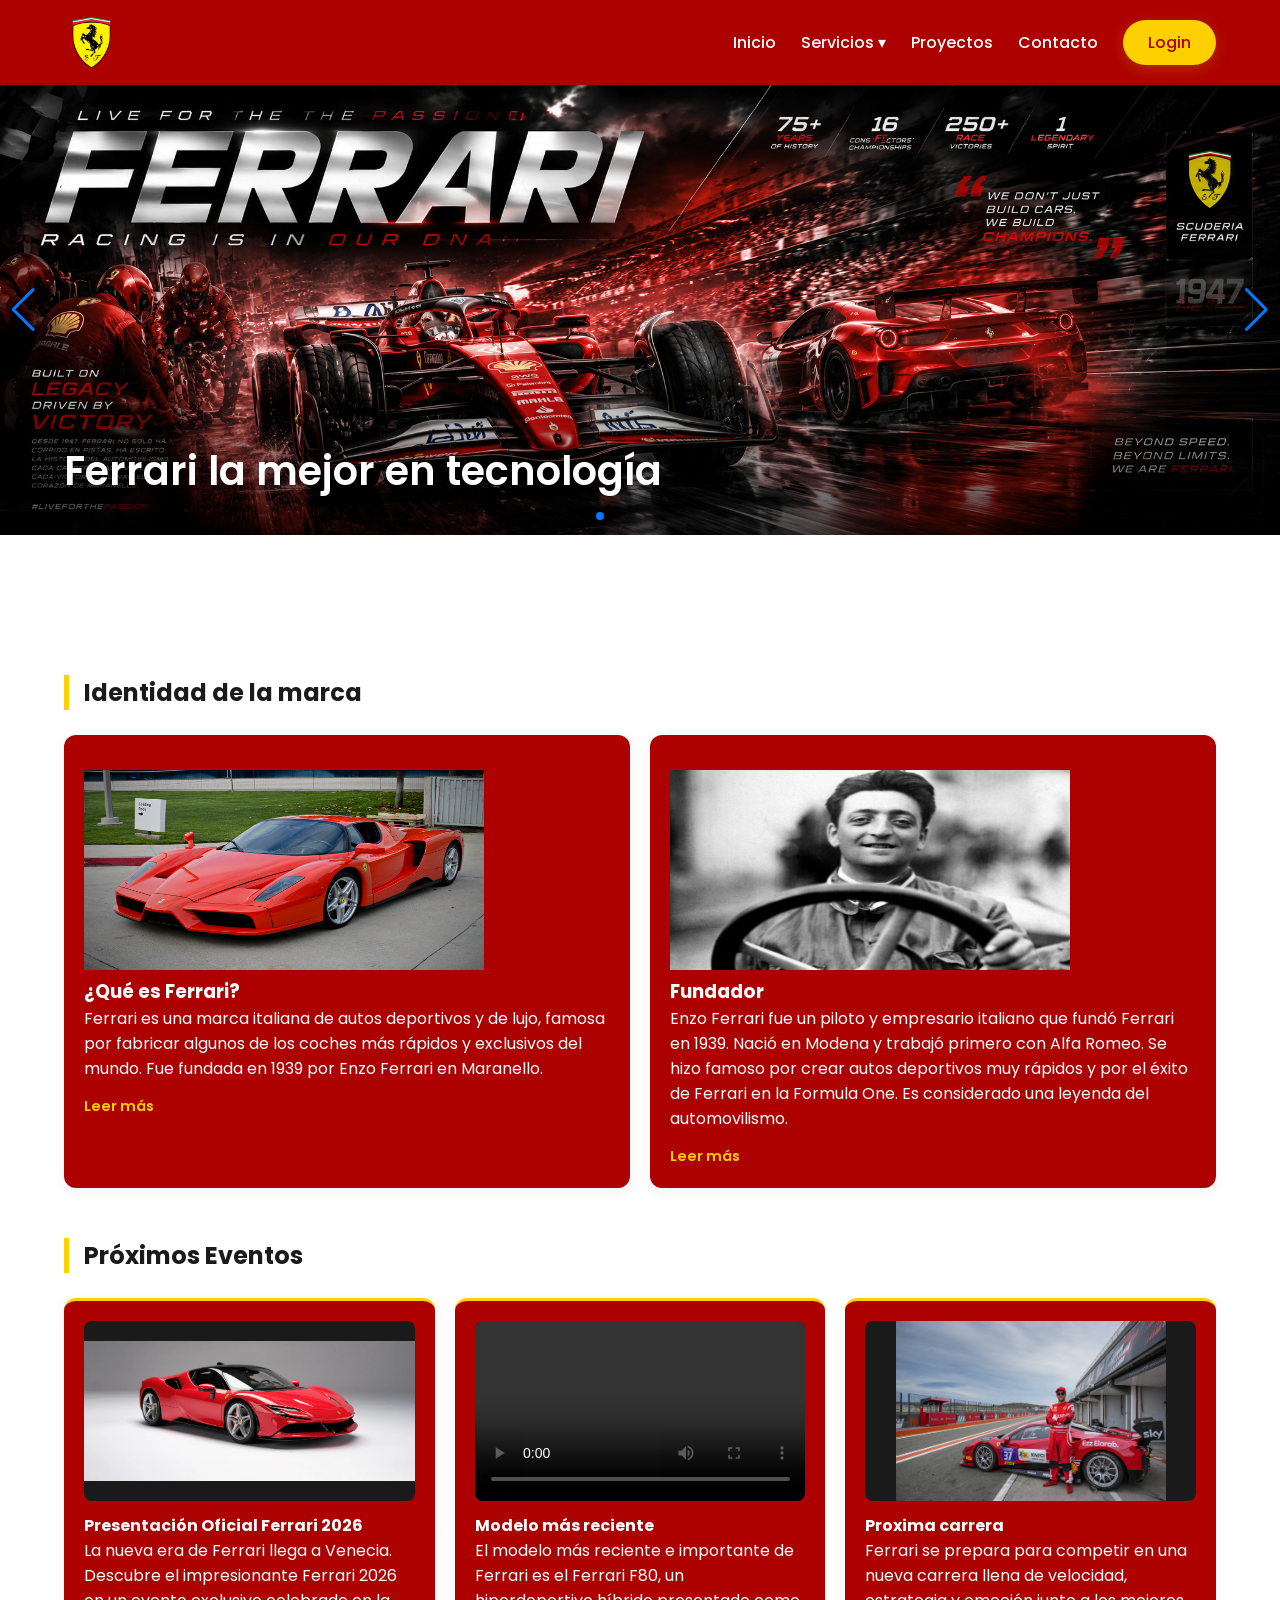
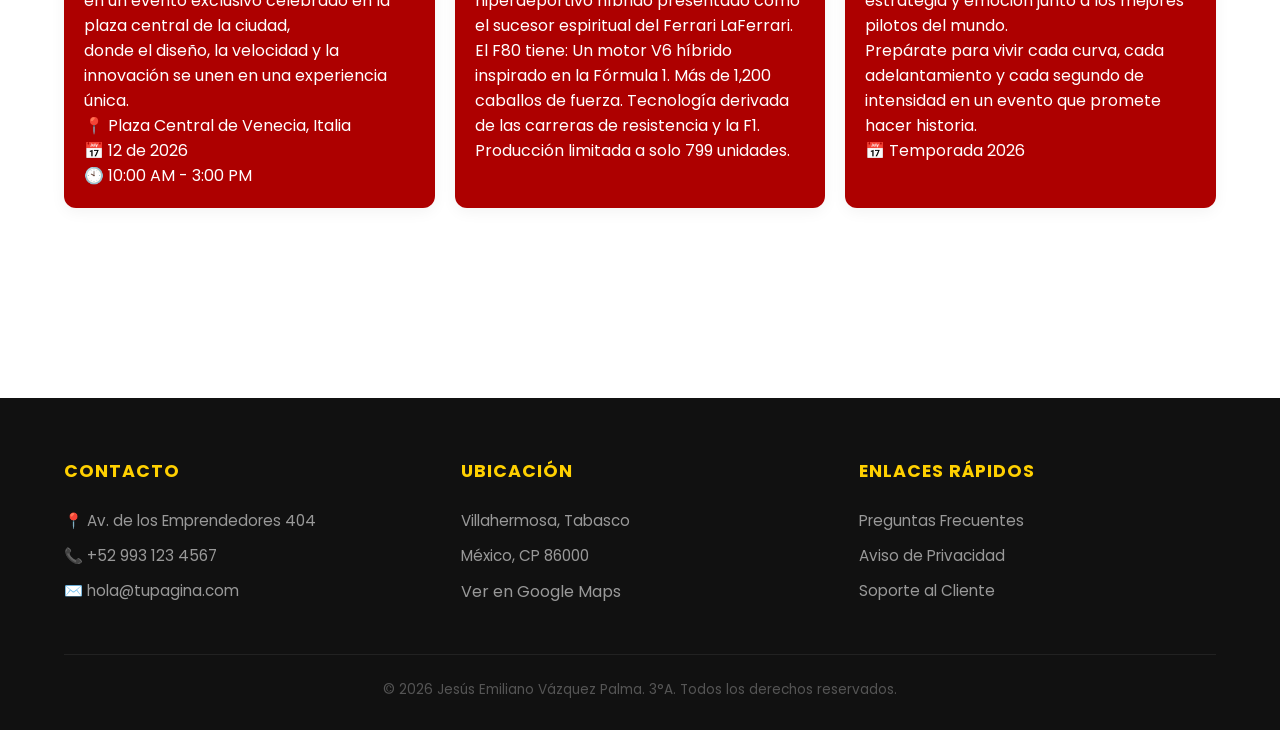
==== index.html @ 9b47c3cd "Add files via upload" ====
<!DOCTYPE html>
<html lang="es">
<head>
    <meta charset="UTF-8">
    <link rel="shortcut icon" href="img/Ferrari.png" type="image/x-icon">
    <link rel="stylesheet" href="estilos_maquetacion.css">
    <meta name="viewport" content="width=device-width, initial-scale=1.0">
    <title>Ferrari</title>
        <!-- Google Fonts -->
    <link href="https://fonts.googleapis.com/css2?family=Poppins:wght@300;400;600&display=swap" rel="stylesheet">
    <link rel='stylesheet' href='https://cdn-uicons.flaticon.com/4.0.0/uicons-solid-rounded/css/uicons-solid-rounded.css'>
    <link rel='stylesheet' href='https://cdn-uicons.flaticon.com/4.0.0/uicons-bold-rounded/css/uicons-bold-rounded.css'>
    <link rel='stylesheet' href='https://cdn-uicons.flaticon.com/4.0.0/uicons-bold-straight/css/uicons-bold-straight.css'>
    <link rel='stylesheet' href='https://cdn-uicons.flaticon.com/4.0.0/uicons-bold-rounded/css/uicons-bold-rounded.css'>
    <link rel="stylesheet" href="https://cdn.jsdelivr.net/npm/swiper@11/swiper-bundle.min.css" />
</head>
<body>

    <header>
        <div class="container">
            <div class="logo">
                <!-- COLOCA TU LOGO AQUÍ -->
                <a href="index.html">
                    <img src="img/Ferrari.png"  alt="Escuderia Ferrari">
                </a>
            </div>

            <nav>
                <ul class="nav-menu">
                    <li><i class="fi fi-sr-home"></i><a href="index.html">Inicio</a>
                    
                    <li class="dropdown">
                        <i class="fi fi-br-customer-care"></i><a href="index.html">Servicios ▾</a>
                        <ul class="dropdown-content">
                            <li><a href="#">Diseño Digital</a></li>
                            <li><a href="#">Páginas Web</a></li>
                            <li><a href="#">Mantenimiento y redes de cómputo</a></li>
                        </ul>
                    </li>
                   

                    <li><i class="fi fi-bs-blueprint"></i><a href="#">Proyectos</a></li>
                    <li><i class="fi fi-br-customer-service"></i><a href="#">Contacto</a></li>
                    <li><a href="login.html" class="btn-login">Login</a></li>
                </ul>
            </nav>
        </div>
    </header>
<!-- Banner Principal -->
<div class="swiper mainBanner">
    <div class="swiper-wrapper">
        
        <!-- Slide 1 -->
        <div class="swiper-slide">
            <a href="https://www.ferrari.com/es-ES" class="banner-link">
                <img src="img/banner1.png" alt="Vanguardia en tecnología">
                <div class="banner-content">
                    <div class="text-box">
                        <h1>Ferrari la mejor en tecnología</h1>
                    </div>
                </div>
            </a>
        </div>

        <!-- Slide 2 -->
        <div class="swiper-slide">
            <a href="https://www.formula1.com/en/teams/ferrari" class="banner-link">
                <img src="img/banner2.png" alt="Velocidad y potencia">
                <div class="banner-content">
                    <div class="text-box">
                        <h1>La maquina más veloz</h1>
                    </div>
                </div>
            </a>
        </div>
        <!-- Slide 3 -->
        <div class="swiper-slide">
            <a href="https://www.elcorteingles.es/entradas/blog/historia-evolucion-ferrari/" class="banner-link">
                <img src="img/banner3.png" alt="Futuro brillante">
                <div class="banner-content">
                    <div class="text-box">
                        <h1>El camino a la gloria</h1>
                    </div>
                </div>
            </a>
        </div>
        <!-- Slide 4 -->
        <div class="swiper-slide">
            <a href="https://gtrentals.es/de-donde-es-la-marca-ferrari/" class="banner-link">
                <img src="img/banner4.png" alt="Oferta 2">
                <div class="banner-content">
                    <div class="text-box">
                        <h1>El camino a la gloria</h1>
                    </div>
                </div>
            </a>
        </div>
        <!-- Slide 5 -->
        <div class="swiper-slide">
            <a href="https://driver1.com/blogs/blog/la-historia-de-ferrari-en-la-formula-1?srsltid=AfmBOooQSg7Q5A5_6Wr3VtgGo3oXdpbgjOAlJWbsPFGUdIXSAwm9mcAa" class="banner-link">
                <img src="img/banner5.png" alt="Oferta 2">
                <div class="banner-content">
                    <div class="text-box">
                        <h1>El camino a la gloria</h1>
                    </div>
                </div>
            </a>
        </div>
        <!-- Slide 6 -->
        <div class="swiper-slide">
            <a href="https://historia.nationalgeographic.com.es/a/verdadera-historia-enzo-ferrari-su-pasion-por-coches_19122" class="banner-link">
                <img src="img/banner6.png" alt="Oferta 2">
                <div class="banner-content">
                    <div class="text-box">
                        <h1>El camino a la gloria</h1>
                    </div>
                </div>
            </a>
        </div>
    </div>

    <!-- Controles -->
    <div class="swiper-button-next"></div>
    <div class="swiper-button-prev"></div>
    <div class="swiper-pagination"></div>
</div>

    <main class="container" style="padding: 100px 0;">
        <!-- SECCIÓN DE NOTICIAS Y EVENTOS -->
        <section class="seccion-info">
            
            <!-- FILA DE 2 CUADROS (Noticias Destacadas) -->
            <h2 class="titulo-seccion">Identidad de la marca</h2>
            <div class="contenedor-dos">
                <div class="cuadro cuadro-grande">
                    <div class="imagen-placeholder"></div><img src="img/identidad.jpg" width="400" height="200">
                    <h3>¿Qué es Ferrari?</h3>
                    <p>Ferrari es una marca italiana de autos deportivos y de lujo, famosa por fabricar algunos de los coches más rápidos y exclusivos del mundo. Fue fundada en 1939 por Enzo Ferrari en Maranello.</p>
                    <a href="#" class="leer-mas">Leer más</a>
                </div>
                <div class="cuadro cuadro-grande">
                    <div class="imagen-placeholder"></div><img src="img/fundador.jpg" width="400" height="200">
                    <h3>Fundador</h3>
                    <p>Enzo Ferrari fue un piloto y empresario italiano que fundó Ferrari en 1939. Nació en Modena y trabajó primero con Alfa Romeo.

Se hizo famoso por crear autos deportivos muy rápidos y por el éxito de Ferrari en la Formula One. Es considerado una leyenda del automovilismo.</p>
                    
                    <a href="#" class="leer-mas">Leer más</a>
                </div>
            </div>

            <!-- FILA DE 3 CUADROS (Eventos o Info Rápida) -->
            <h2 class="titulo-seccion">Próximos Eventos</h2>
            <div class="contenedor-tres">
    <!-- Cuadro con Imagen -->
    <div class="cuadro cuadro-pequeno">
        <div class="media-container">
            <img src="img/Auto.webp">
        </div>
        <h4>Presentación Oficial Ferrari 2026</h4>
        <p>La nueva era de Ferrari llega a Venecia.</p>
        <p>Descubre el impresionante Ferrari 2026 en un evento exclusivo celebrado en la plaza central de la ciudad,</p>
        <p>donde el diseño, la velocidad y la innovación se unen en una experiencia única.</p>
        <p>📍 Plaza Central de Venecia, Italia</p>
        <p>📅 12 de 2026</p>
        <p>🕙 10:00 AM - 3:00 PM</p>
    </div>

    <!-- Cuadro con Video -->
    <div class="cuadro cuadro-pequeno">
        <div class="media-container">
            <video controls>
                <source src="vid/Auto.mp4" type="video/mp4">
            </video>
        </div>
        <h4>Modelo más reciente</h4>
        <p>El modelo más reciente e importante de Ferrari es el Ferrari F80, un hiperdeportivo híbrido presentado como el sucesor espiritual del Ferrari LaFerrari.</p>
        <p>El F80 tiene:

Un motor V6 híbrido inspirado en la Fórmula 1.
Más de 1,200 caballos de fuerza.
Tecnología derivada de las carreras de resistencia y la F1.
Producción limitada a solo 799 unidades.</p>
    </div>

    <!-- Cuadro con Info Rápida (Solo texto si quieres) -->
    <div class="cuadro cuadro-pequeno">
        <div class="media-container">
            <img src="img/Carrera.jpg" alt="Ferrari 2026">
        </div>
        <h4>Proxima carrera</h4>
        <p>Ferrari se prepara para competir en una nueva carrera llena de velocidad, estrategia y emoción junto a los mejores pilotos del mundo.</p>
        <p>Prepárate para vivir cada curva, cada adelantamiento y cada segundo de intensidad en un evento que promete hacer historia.</p>
        <p>📅 Temporada 2026</p>
    </div>
</div>
</section>
        
    </main>

    <footer>
        <div class="container">
            <div class="footer-grid">
                <div class="footer-col">
                    <h4>Contacto</h4>
                    <p>📍 Av. de los Emprendedores 404</p>
                    <p>📞 +52 993 123 4567</p>
                    <p>✉️ hola@tupagina.com</p>
                </div>
                <div class="footer-col">
                    <h4>Ubicación</h4>
                    <p>Villahermosa, Tabasco</p>
                    <p>México, CP 86000</p>
                    <a href="#">Ver en Google Maps</a>
                </div>
                <div class="footer-col">
                    <h4>Enlaces Rápidos</h4>
                    <ul>
                        <li><a href="#">Preguntas Frecuentes</a></li>
                        <li><a href="#">Aviso de Privacidad</a></li>
                        <li><a href="#">Soporte al Cliente</a></li>
                    </ul>
                </div>
            </div>
            <div class="footer-bottom">
                &copy; 2026 Jesús Emiliano Vázquez Palma. 3°A. Todos los derechos reservados.
            </div>
        </div>
    </footer>

<script src="https://cdn.jsdelivr.net/npm/swiper@11/swiper-bundle.min.js"></script>
<script src="banner/banner.js"></script>
</body>
</html>
---- estilos_maquetacion.css ----
/* --- 1. VARIABLES --- */
:root {
    --color-primario: #ffd000; /* Color principal (azul) */
    --color-oscuro: #1a1a1a; /* Color oscuro para textos fuertes */
    --color-texto: #ffffff; /* Color general del texto */
    --blanco: #ad0000; /* Color blanco */
    --sombra: 0 10px 30px rgba(165, 34, 34, 0.322); /* Sombra suave */
    --transicion: all 0.4s cubic-bezier(0.165, 0.84, 0.44, 1); /* Animación suave */
}

/* Reset básico para quitar márgenes por defecto */
* {
    margin: 0;
    padding: 0;
    box-sizing: border-box; /* Evita que el padding rompa tamaños */
}

/* Configuración general del body */
body {
    font-family: 'Poppins', sans-serif; /* Fuente */
    background-color: #ffffff; /* Fondo claro */
    color: var(--color-texto); /* Color del texto */
    display: flex;
    flex-direction: column;
    min-height: 100vh; /* Para que el footer quede abajo */
}

/* Contenedor centrado */
.container {
    width: 90%;
    max-width: 1200px; /* Ancho máximo */
    margin: 0 auto; /* Centrar */
}

/* --- 2. HEADER Y LOGO --- */
header {
    background: var(--blanco); /* Fondo blanco */
    padding: 15px 0;
    box-shadow: 0 2px 15px rgba(0,0,0,0.05); /* Sombra ligera */
    position: sticky; /* Se queda fijo arriba */
    top: 0;
    z-index: 1000; /* Siempre encima */
}

/* Alinea logo y menú */
header .container {
    display: flex;
    justify-content: space-between;
    align-items: center;
}

/* CONFIGURACIÓN DEL LOGO */
.logo img {
    height: 55px; /* Tamaño del logo */
    width: auto;
    display: block;
}

/* --- 3. NAVEGACIÓN Y MENÚ --- */
.nav-menu {
    display: flex; /* Menú en fila */
    list-style: none; /* Quita viñetas */
    align-items: center;
}

/* Separación entre opciones */
.nav-menu > li {
    margin-left: 25px;
    position: relative; /* Necesario para submenú */
}

/* Estilo de enlaces */
.nav-menu a {
    text-decoration: none;
    color: var(--color-oscuro);
    font-weight: 500;
    padding: 10px 0;
    transition: var(--transicion);
    display: block;

    /* Permite alinear iconos con texto */
    display: inline-flex; 
    align-items: center; 
    gap: 8px; 
    text-decoration: none; 
    color: inherit;
}

/* Línea animada debajo del menú */
.nav-menu > li > a::after {
    content: '';
    position: absolute;
    width: 0; /* Empieza invisible */
    height: 2px;
    bottom: 0;
    left: 0;
    background-color: var(--color-primario);
    transition: var(--transicion);
}

/* Cuando pasas el mouse aparece la línea */
.nav-menu > li:hover > a::after {
    width: 100%;
}

/* Cambio de color al pasar el mouse */
.nav-menu a:hover {
    color: var(--color-primario);
}

/* --- 4. SUBMENÚ DESPLEGABLE --- */
.dropdown-content {
    position: absolute;
    top: 120%; /* Debajo del menú */
    left: -20px;
    background: var(--blanco);
    min-width: 220px;
    padding: 15px 0;
    list-style: none;
    border-radius: 12px; /* Bordes redondeados */
    box-shadow: var(--sombra);

    /* Oculto por defecto */
    opacity: 0;
    visibility: hidden;
    transform: translateY(20px); /* Baja un poco */
    transition: var(--transicion);
}

/* Mostrar el submenú al pasar el mouse */
.dropdown:hover .dropdown-content {
    opacity: 1;
    visibility: visible;
    transform: translateY(0);
}

/* Estilo de opciones del submenú */
.dropdown-content li a {
    padding: 12px 25px;
    font-size: 0.9rem;
    color: var(--color-texto);
    font-weight: 400;
}

/* Hover en submenú */
.dropdown-content li a:hover {
    background-color: #f8faff;
    color: var(--color-primario);
    padding-left: 30px; /* Se mueve a la derecha */
}

/* Botón Login resaltado */
.btn-login {
    background-color: var(--color-primario);
    color: var(--blanco) !important;
    padding: 10px 25px !important;
    border-radius: 50px; /* Forma redonda */
    box-shadow: 0 4px 15px rgba(199, 152, 0, 0.3);
}

/* Efecto hover del botón */
.btn-login:hover {
    transform: translateY(-2px); /* Se levanta */
    box-shadow: 0 6px 20px rgba(199, 152, 0, 0.3);
}

/* --- 5. RESPONSIVE --- */
@media (max-width: 850px) {

    /* Header en columna */
    header .container {
        flex-direction: column;
        gap: 20px;
    }

    /* Menú se adapta */
    .nav-menu {
        flex-wrap: wrap;
        justify-content: center;
    }

    .nav-menu li {
        margin: 5px 15px;
    }

    /* Submenú en móvil */
    .dropdown-content {
        position: static; /* Ya no flotante */
        box-shadow: none;
        opacity: 1;
        visibility: visible;
        transform: none;
        display: none; /* Oculto */
        background: #f1f1f1;
    }

    /* Mostrar al hacer hover */
    .dropdown:hover .dropdown-content {
        display: block;
    }
}

/* --- 6. FOOTER 3 COLUMNAS --- */
footer {
    background: #111;
    color: #fff;
    padding: 60px 0 30px;
    margin-top: auto; /* Empuja el footer abajo */
}

/* Grid para dividir en columnas */
.footer-grid {
    display: grid;
    grid-template-columns: repeat(auto-fit, minmax(250px, 1fr)); /* Responsive */
    gap: 40px;
    margin-bottom: 40px;
}

/* Títulos del footer */
.footer-col h4 {
    color: var(--color-primario);
    margin-bottom: 25px;
    font-size: 1.1rem;
    text-transform: uppercase;
    letter-spacing: 1px;
}

/* Texto del footer */
.footer-col p, .footer-col li {
    color: #999;
    font-size: 0.95rem;
    margin-bottom: 12px;
}

/* Quita viñetas */
.footer-col ul { 
    list-style: none; 
}

/* Enlaces del footer */
.footer-col a {
    color: #999;
    text-decoration: none;
    transition: var(--transicion);
}

/* Hover enlaces */
.footer-col a:hover {
    color: var(--blanco);
}

/* Parte inferior del footer */
.footer-bottom {
    text-align: center;
    border-top: 1px solid #222;
    padding-top: 25px;
    color: #555;
    font-size: 0.85rem;
}
   /* ESTILOS CSS PARA ESTA SECCIÓN (Agrégalos a tu bloque <style>) */

    .seccion-info {
        padding: 40px 0;
    }

    .titulo-seccion {
        margin-bottom: 25px;
        color: var(--color-oscuro);
        border-left: 5px solid var(--color-primario);
        padding-left: 15px;
    }

    /* Contenedores Flexbox */
    .contenedor-dos, .contenedor-tres {
        display: flex;
        gap: 20px;
        flex-wrap: wrap; /* Para que sea responsivo */
        margin-bottom: 50px;
    }

    /* Estilo base de los cuadros */
    .cuadro {
        background: var(--blanco);
        border-radius: 12px;
        padding: 20px;
        box-shadow: 0 4px 15px rgba(0,0,0,0.05);
        transition: transform 0.3s ease;
    }

    .cuadro:hover {
        transform: translateY(-5px);
    }

    /* Tamaños específicos */
    .cuadro-grande {
        flex: 1 1 calc(50% - 20px); /* 2 cuadros por fila */
        min-width: 300px;
    }

    .cuadro-pequeno {
        flex: 1 1 calc(33.33% - 20px); /* 3 cuadros por fila */
        min-width: 250px;
        border-top: 3px solid var(--color-primario);
        align-items: center;
    }
.imagen-placeholder {
    width: 100%;
    height: auto;       /* Ya no obligamos a que mida 200px */
    overflow: hidden;
    border-radius: 8px;
    margin-bottom: 15px;
}

.imagen-placeholder img {
    width: 100%;        /* Ocupa todo el ancho disponible */
    height: auto;       /* Mantiene su proporción natural */
    display: block;
}
  
    /* Elementos internos 
    .imagen-placeholder {
        background: #eee;
        height: 150px;
        display: flex;
        align-items: center;
        justify-content: center;
        border-radius: 8px;
        margin-bottom: 15px;
        color: #888;
    }*/

    .leer-mas {
        display: inline-block;
        margin-top: 15px;
        color: var(--color-primario);
        text-decoration: none;
        font-weight: 600;
        font-size: 0.9rem;
    }
    /* Contenedor universal para fotos y videos */
.media-container {
    width: 100%;
    height: 180px;         /* Altura fija para que los 3 cuadros estén parejos */
    background-color: #1a1a1a; /* Fondo oscuro para resaltar el contenido */
    display: flex;
    align-items: center;
    justify-content: center;
    border-radius: 8px;
    margin-bottom: 12px;
    overflow: hidden;
}

/* Ajuste para que se vea TODO (Imagen) */
.media-container img {
    max-width: 100%;
    max-height: 100%;
    object-fit: contain;   /* ESTA ES LA CLAVE: No corta nada */
}

/* Ajuste para que se vea TODO (Video) */
.media-container video {
    width: 100%;
    height: 100%;
    object-fit: contain;   /* ESTA ES LA CLAVE: Muestra el video completo */
    outline: none;
}
    /*swiper*/
/* --- ESTILOS DEL BANNER --- */
.mainBanner {
    width: 100%;
    height: 450px; /* Altura ideal tipo e-commerce */
    position: relative;
}

.mainBanner .swiper-slide {
    position: relative;
    overflow: hidden;
}

.mainBanner img {
    width: 100%;
    height: 100%;
    object-fit: cover; /* Ajuste perfecto de la imagen */
    object-position: center;
}

/* Capa de contenido sobre la imagen */
.banner-content {
    position: absolute;
    top: 0;
    left: 0;
    width: 100%;
    height: 100%;
    display: flex;
    align-items: center; /* Centrado vertical */
    padding-left: 10%; /* Alineado a la izquierda como ML */
    background: linear-gradient(to right, rgba(0,0,0,0.4), transparent); /* Degradado para legibilidad */
}

.text-box {
    color: white;
    max-width: 500px;
}

.text-box span {
    font-size: 0.9rem;
    font-weight: 600;
    letter-spacing: 2px;
    color: var(--color-primario);
}

.text-box h1 {
    font-size: 3rem;
    margin: 10px 0 20px;
    line-height: 1.1;
}

.btn-comprar {
    padding: 12px 30px;
    background: var(--color-primario);
    border: none;
    color: white;
    font-weight: 600;
    border-radius: 5px;
    cursor: pointer;
    transition: transform 0.3s;
}

.btn-comprar:hover {
    transform: scale(1.05);
}

/* --- RESPONSIVE --- */
@media (max-width: 768px) {
    .mainBanner { height: 300px; }
    .text-box h1 { font-size: 1.8rem; }
    .banner-content { padding-left: 5%; }
}
/* --- ESTILOS DEL BANNER --- */
.mainBanner {
    width: 100%;
    height: 450px;
    position: relative;
}

/* Hace que todo el slide sea clickable */
.banner-link {
    text-decoration: none;
    display: block;
    width: 100%;
    height: 100%;
    position: relative;
}

.mainBanner .swiper-slide {
    position: relative;
    overflow: hidden;
}

.mainBanner img {
    width: 100%;
    height: 100%;
    object-fit: cover;
    object-position: center;
    transition: transform 0.5s ease; /* Efecto zoom opcional */
}

/* Zoom suave al pasar el mouse por el banner */
.banner-link:hover img {
    transform: scale(1.05);
}

/* Capa de contenido: Alineada ABAJO a la IZQUIERDA */
.banner-content {
    position: absolute;
    top: 0;
    left: 0;
    width: 100%;
    height: 100%;
    display: flex;
    align-items: flex-end; /* Mueve el texto al fondo */
    justify-content: flex-start; /* Mueve el texto a la izquierda */
    padding: 40px 5%; /* Espacio desde los bordes */
    /* Degradado oscuro desde abajo para que el texto blanco se lea perfecto */
    background: linear-gradient(to top, rgba(0,0,0,0.7) 0%, transparent 40%);
    box-sizing: border-box;
}

.text-box {
    color: white;
    max-width: 80%;
}

.text-box h1 {
    font-size: 2.5rem;
    margin: 0;
    line-height: 1.2;
    font-weight: 600;
    /* Sombra de apoyo */
    text-shadow: 2px 2px 10px rgba(0,0,0,0.5);
}

/* --- RESPONSIVE --- */
@media (max-width: 768px) {
    .mainBanner { height: 300px; }
    .text-box h1 { font-size: 1.5rem; }
    .banner-content { padding: 20px 5%; }
}
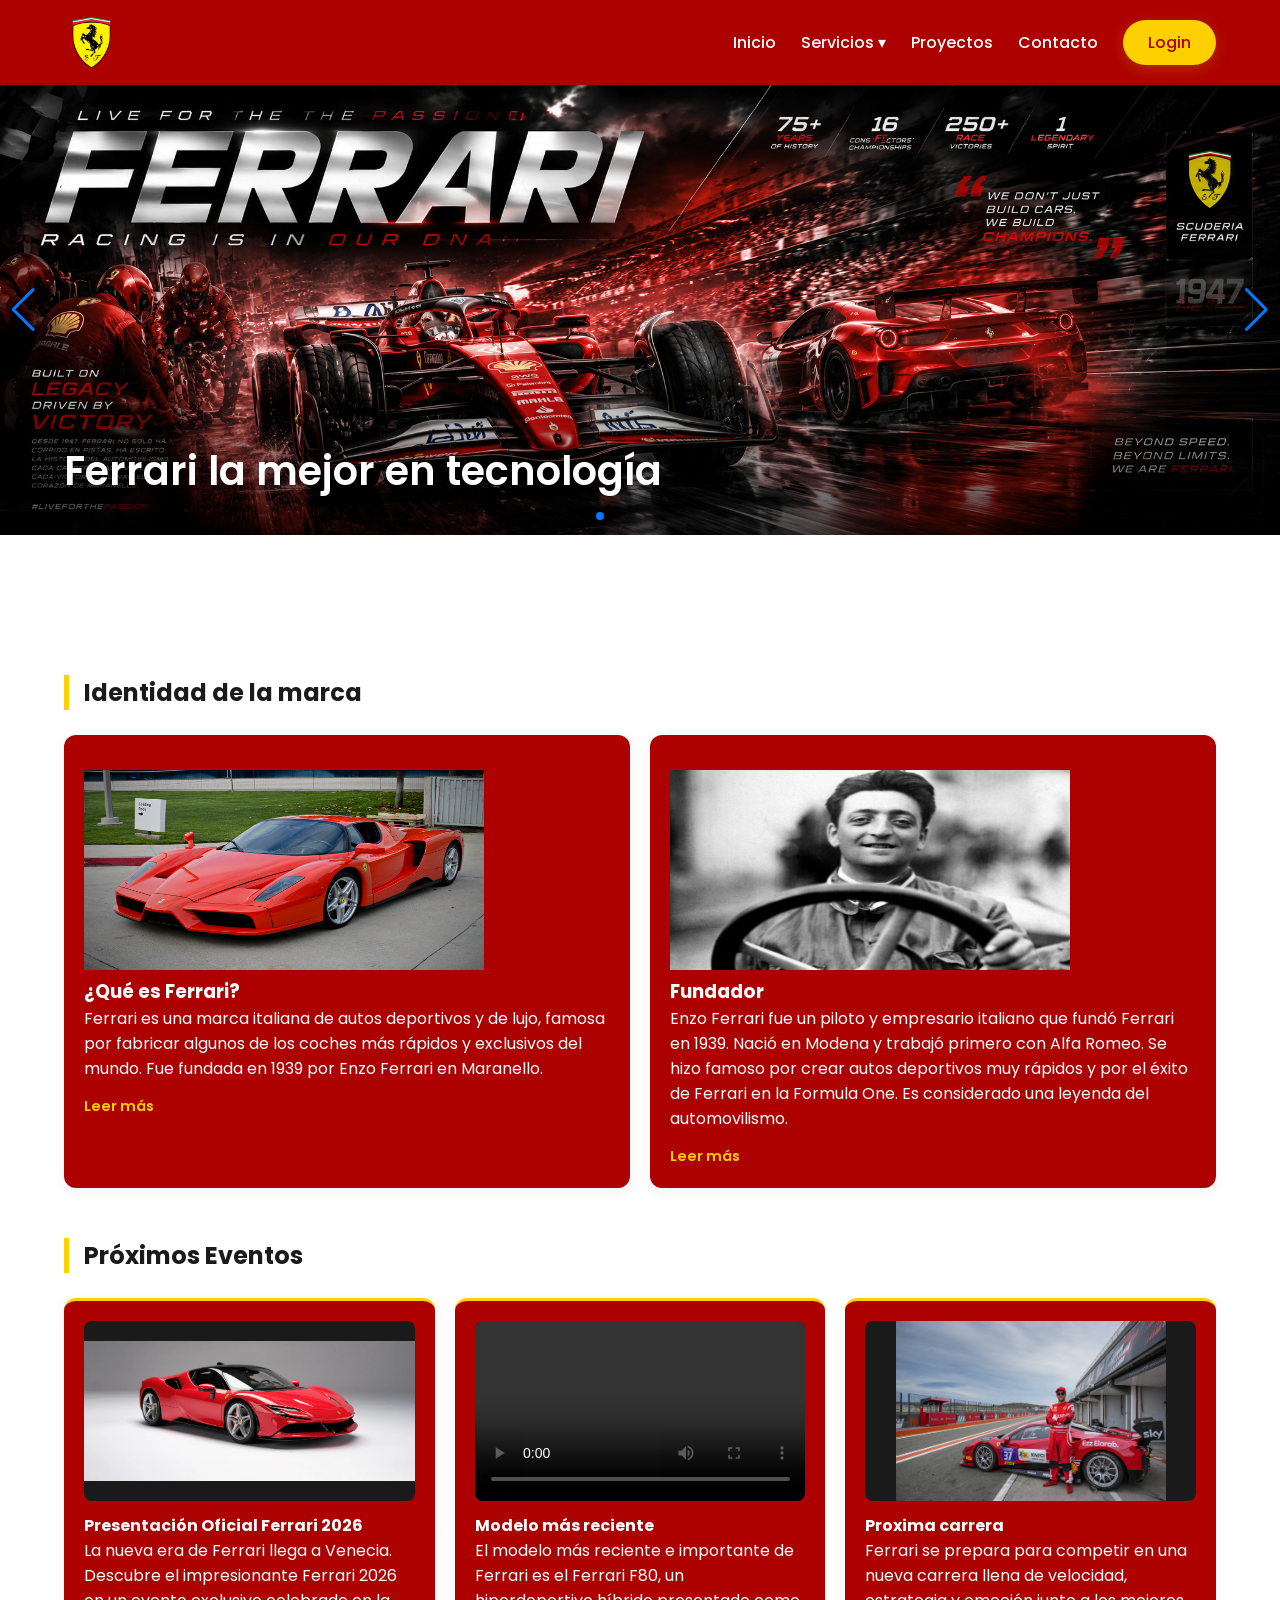
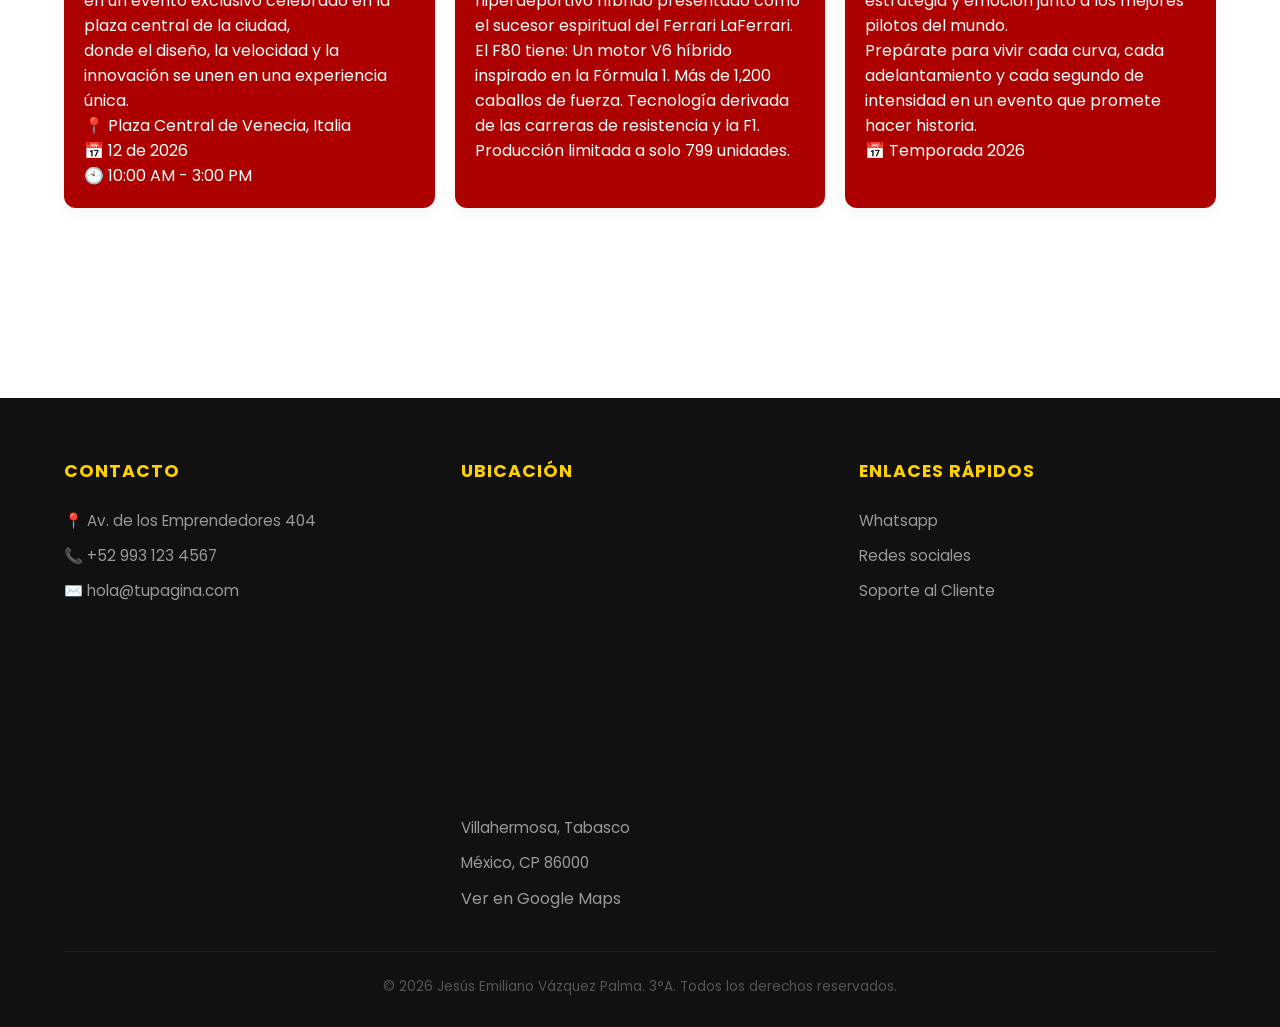
==== commit 0cbefaa4: "Cambio 3A" ====
--- a/index.html
+++ b/index.html
@@ -12,7 +12,8 @@
     <link rel='stylesheet' href='https://cdn-uicons.flaticon.com/4.0.0/uicons-bold-rounded/css/uicons-bold-rounded.css'>
     <link rel='stylesheet' href='https://cdn-uicons.flaticon.com/4.0.0/uicons-bold-straight/css/uicons-bold-straight.css'>
     <link rel='stylesheet' href='https://cdn-uicons.flaticon.com/4.0.0/uicons-bold-rounded/css/uicons-bold-rounded.css'>
-    <link rel="stylesheet" href="https://cdn.jsdelivr.net/npm/swiper@11/swiper-bundle.min.css" />
+    <link rel="stylesheet" href="https://cdn.jsdelivr.net/npm/swiper@11/swiper-bundle.min.css"/>
+    <link rel='stylesheet' href='https://cdn-uicons.flaticon.com/4.0.0/uicons-brands/css/uicons-brands.css'>
 </head>
 <body>
 
@@ -209,6 +210,7 @@
                 </div>
                 <div class="footer-col">
                     <h4>Ubicación</h4>
+                    <iframe src="https://www.google.com/maps/embed?pb=!1m18!1m12!1m3!1d15619250.353532683!2d-112.74494621175445!3d17.107174754573546!2m3!1f0!2f0!3f0!3m2!1i1024!2i768!4f13.1!3m3!1m2!1s0x85d20219622630e5%3A0xc909a9d738245ffc!2sFerrari%20M%C3%A9xico!5e0!3m2!1ses!2smx!4v1779738182217!5m2!1ses!2smx" width="400" height="300" style="border:0;" allowfullscreen="" loading="lazy" referrerpolicy="no-referrer-when-downgrade"></iframe>
                     <p>Villahermosa, Tabasco</p>
                     <p>México, CP 86000</p>
                     <a href="#">Ver en Google Maps</a>
@@ -216,8 +218,8 @@
                 <div class="footer-col">
                     <h4>Enlaces Rápidos</h4>
                     <ul>
-                        <li><a href="#">Preguntas Frecuentes</a></li>
-                        <li><a href="#">Aviso de Privacidad</a></li>
+                        <i class="fi fi-brands-whatsapp"></i><li><a href="https://wa.me/529331475511?text=Hola,%20me%20gustaría%20obtener%20más%20información%20sobre%20los%20productos%y%20servicios%2020o%20afilicaciones.">Whatsapp</a></li>
+                        <li><a href="#">Redes sociales</a></li>
                         <li><a href="#">Soporte al Cliente</a></li>
                     </ul>
                 </div>
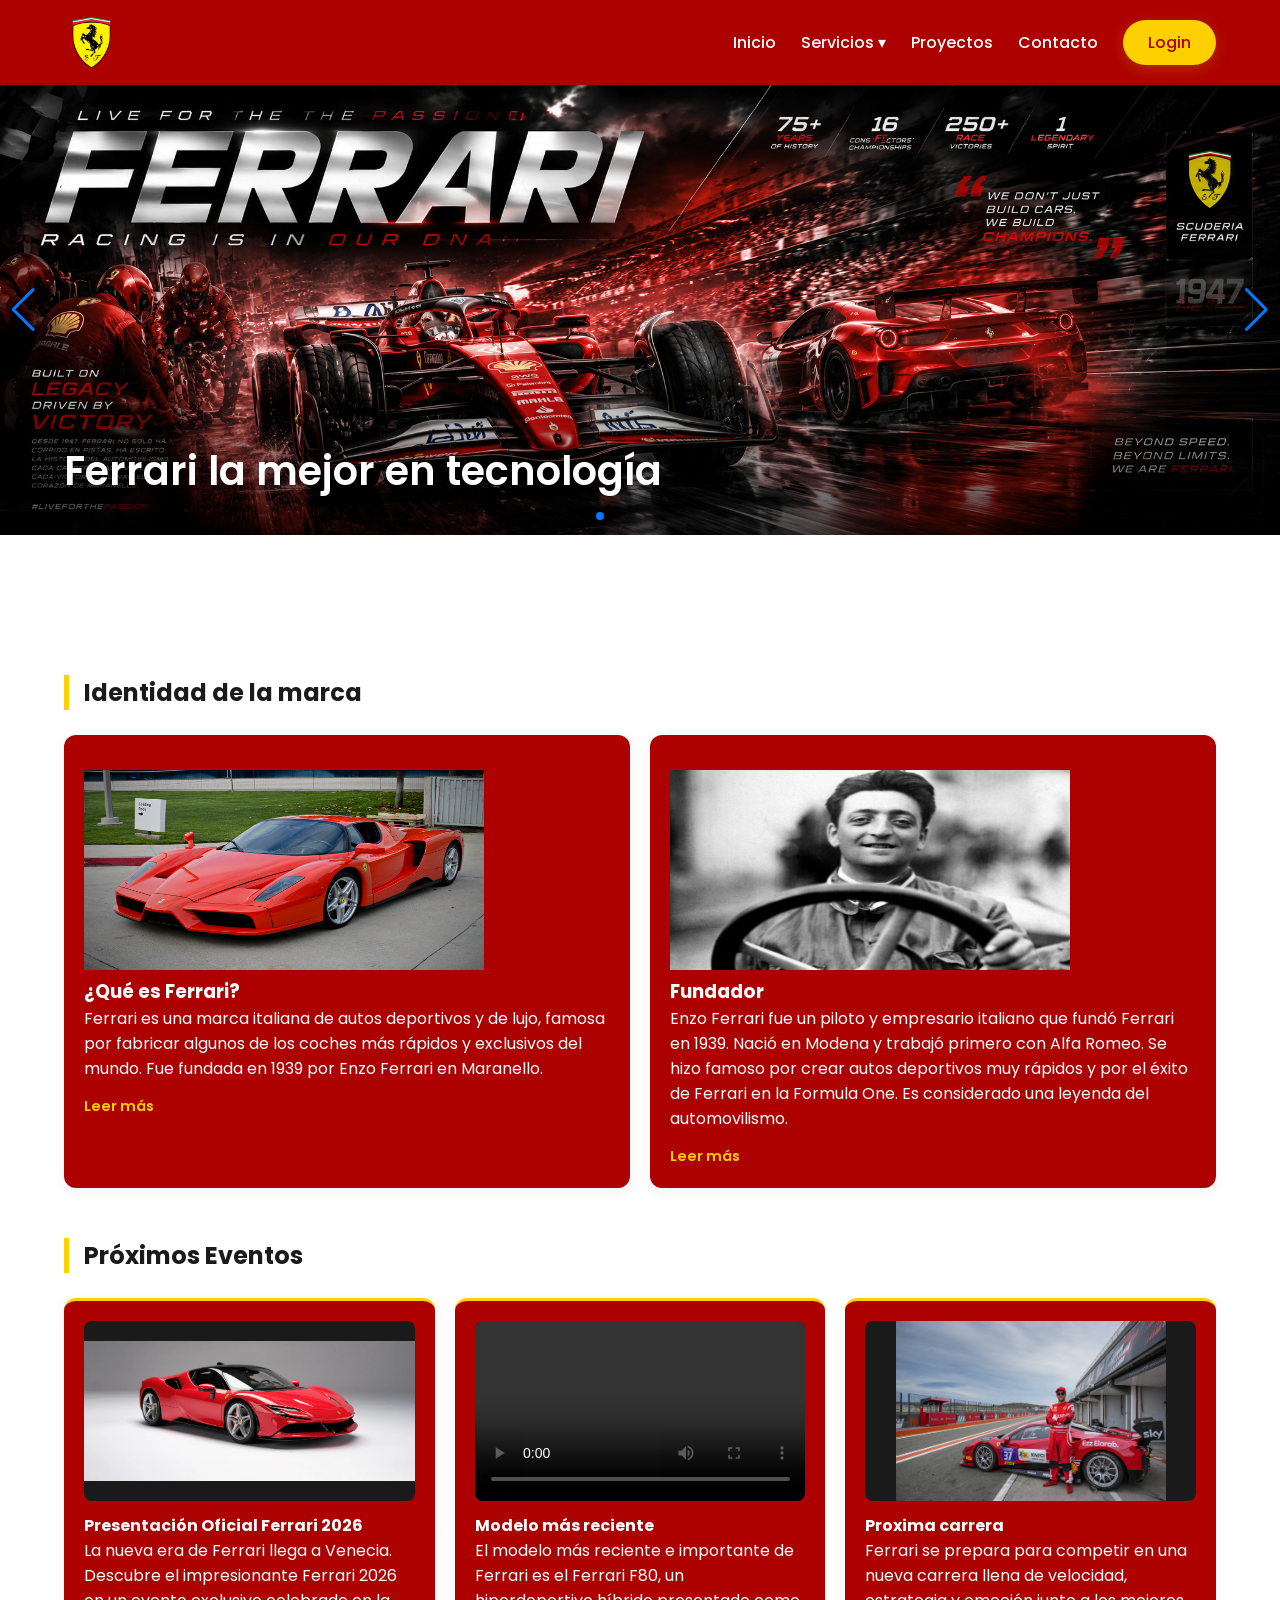
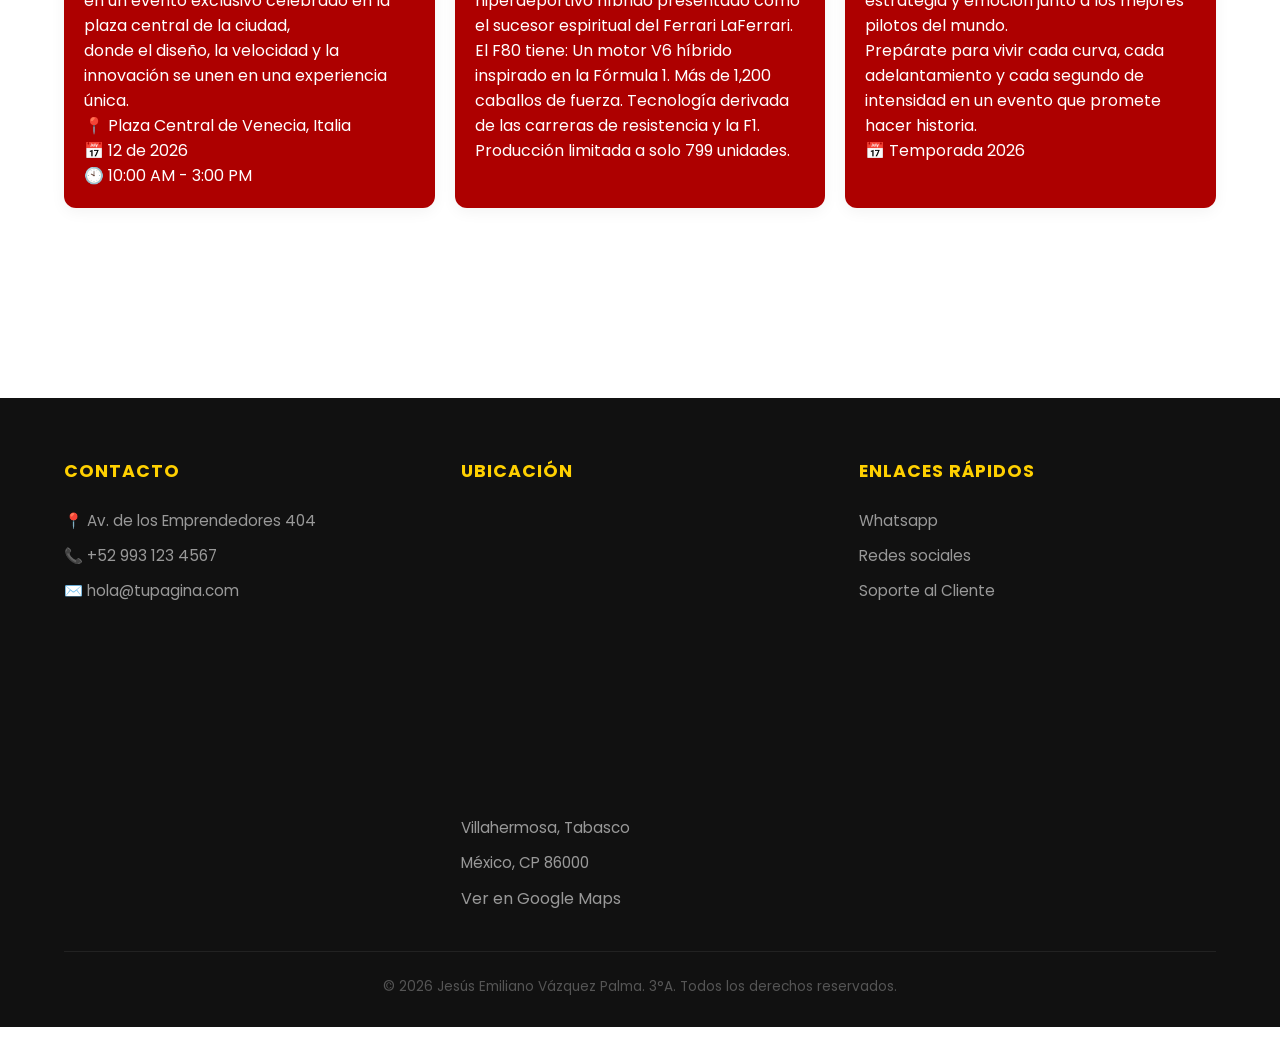
==== commit 9f6081b0: "cambio Emiliano 3A" ====
--- a/index.html
+++ b/index.html
@@ -218,8 +218,8 @@
                 <div class="footer-col">
                     <h4>Enlaces Rápidos</h4>
                     <ul>
-                        <i class="fi fi-brands-whatsapp"></i><li><a href="https://wa.me/529331475511?text=Hola,%20me%20gustaría%20obtener%20más%20información%20sobre%20los%20productos%y%20servicios%2020o%20afilicaciones.">Whatsapp</a></li>
-                        <li><a href="#">Redes sociales</a></li>
+                        <li><a href="https://wa.me/529331475511?text=Hola,%20me%20gustaría%20obtener%20más%20información%20sobre%20los%20productos%20y%20servicios%20o%20afilicaciones."><i class="fi fi-brands-whatsapp"></i>Whatsapp</a></li>
+                        <li><a href="intagram.com">Redes sociales</a></li>
                         <li><a href="#">Soporte al Cliente</a></li>
                     </ul>
                 </div>
@@ -232,5 +232,18 @@
 
 <script src="https://cdn.jsdelivr.net/npm/swiper@11/swiper-bundle.min.js"></script>
 <script src="banner/banner.js"></script>
+<script>
+let visitas = localStorage.getItem("visitas");
+
+if(visitas == null){
+    visitas = 0;
+}
+
+visitas++;
+
+localStorage.setItem("visitas", visitas);
+
+document.write("Visitas: " + visitas);
+</script>
 </body>
 </html>
